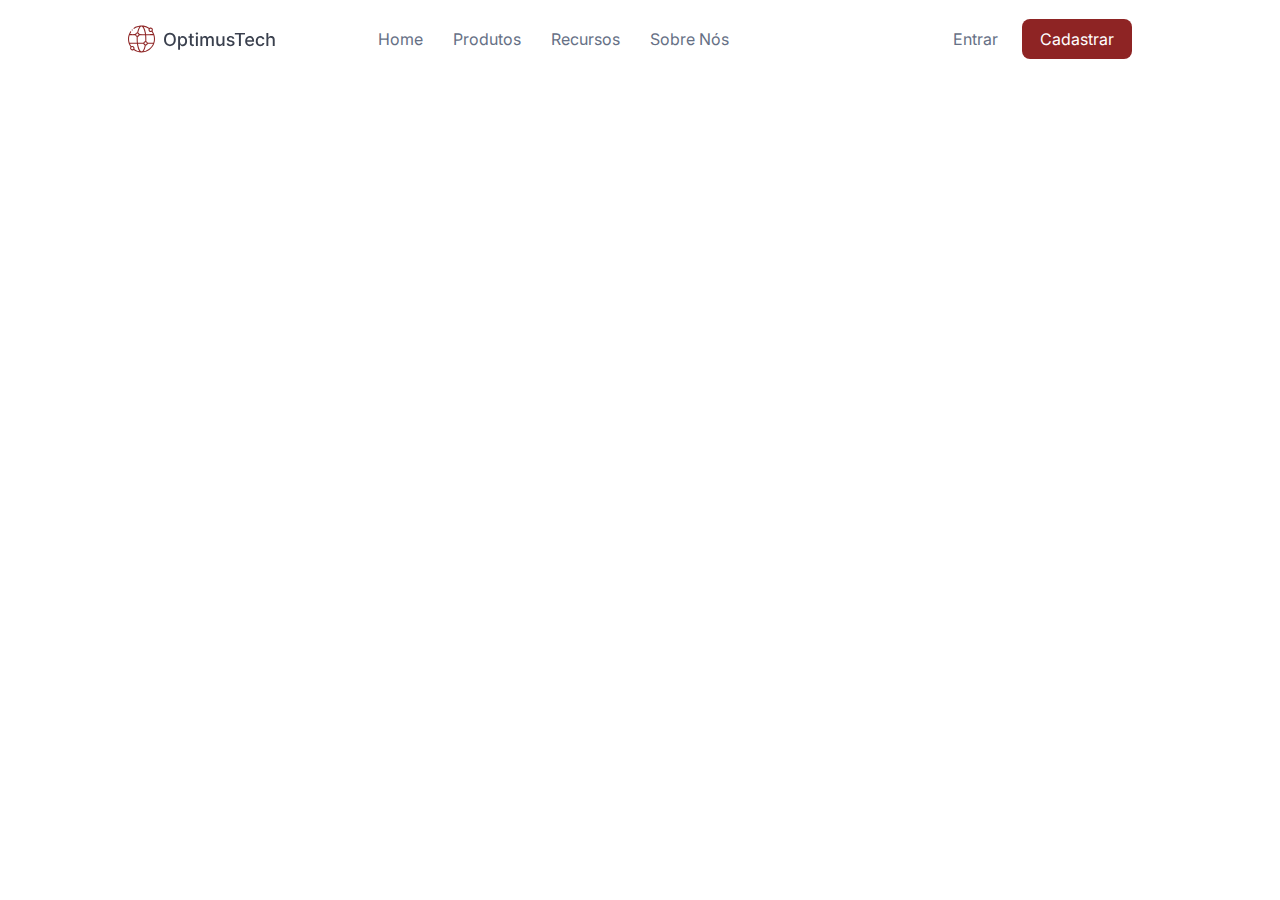
==== optimusTech/index.html @ ee0321fc "Dia 1 do #7DaysOfCode HTML e CSS" ====
<!DOCTYPE html>
<html lang="pt-br">
<head>
    <meta charset="UTF-8">
    <meta http-equiv="X-UA-Compatible" content="IE=edge">
    <meta name="viewport" content="width=device-width, initial-scale=1.0">
    <title>Optimus Tech</title>
    <link rel="shortcut icon" href="../img/favicon.png" type="image/x-icon">
    <link rel="stylesheet" href="../stylesheets/style.css">
</head>
<body class="optimusTech__body">
    
    <header class="cabecalho__principal">
        <navbar class="cabecalho__navegacao">
            <img src="../img/logo.svg" alt="Logo da Optimus Tech" class="cabecalho__logo">
            <ul class="cabecalho__paginas">
                <li class="cabecalho__item"><a href="#" class="cabecalho__link">Home</a></li>
                <li class="cabecalho__item"><a href="#" class="cabecalho__link">Produtos</a></li>
                <li class="cabecalho__item"><a href="#" class="cabecalho__link">Recursos</a></li>
                <li class="cabecalho__item"><a href="#" class="cabecalho__link">Sobre Nós</a></li>
            </ul>
            <div class="cabecalho__botoes">
                <a href="#" class="cabecalho__link">Entrar</a>
                <a href="#" class="cabecalho__botao">Cadastrar</a>
            </div>
        </navbar>
    </header>

    <main>
        <section></section>
        <section></section>
        <section></section>
        <section></section>
        <section></section>
    </main>
    
</body>
</html>
---- stylesheets/style.css ----
@import url('https://fonts.googleapis.com/css2?family=Inter:wght@500;600&display=swap');

@import url('./reset.css');
@import url('./index.css');
@import url('./header.css');

* {
    box-sizing: border-box;
}

:root{
    --cinza: #667085;
    --branco: #FFFFFF;
    --vermelho: #8E2424;
}

p {
    text-align: justify;
}

.optimusTech__body {
    font-family: 'Inter', sans-serif;
}
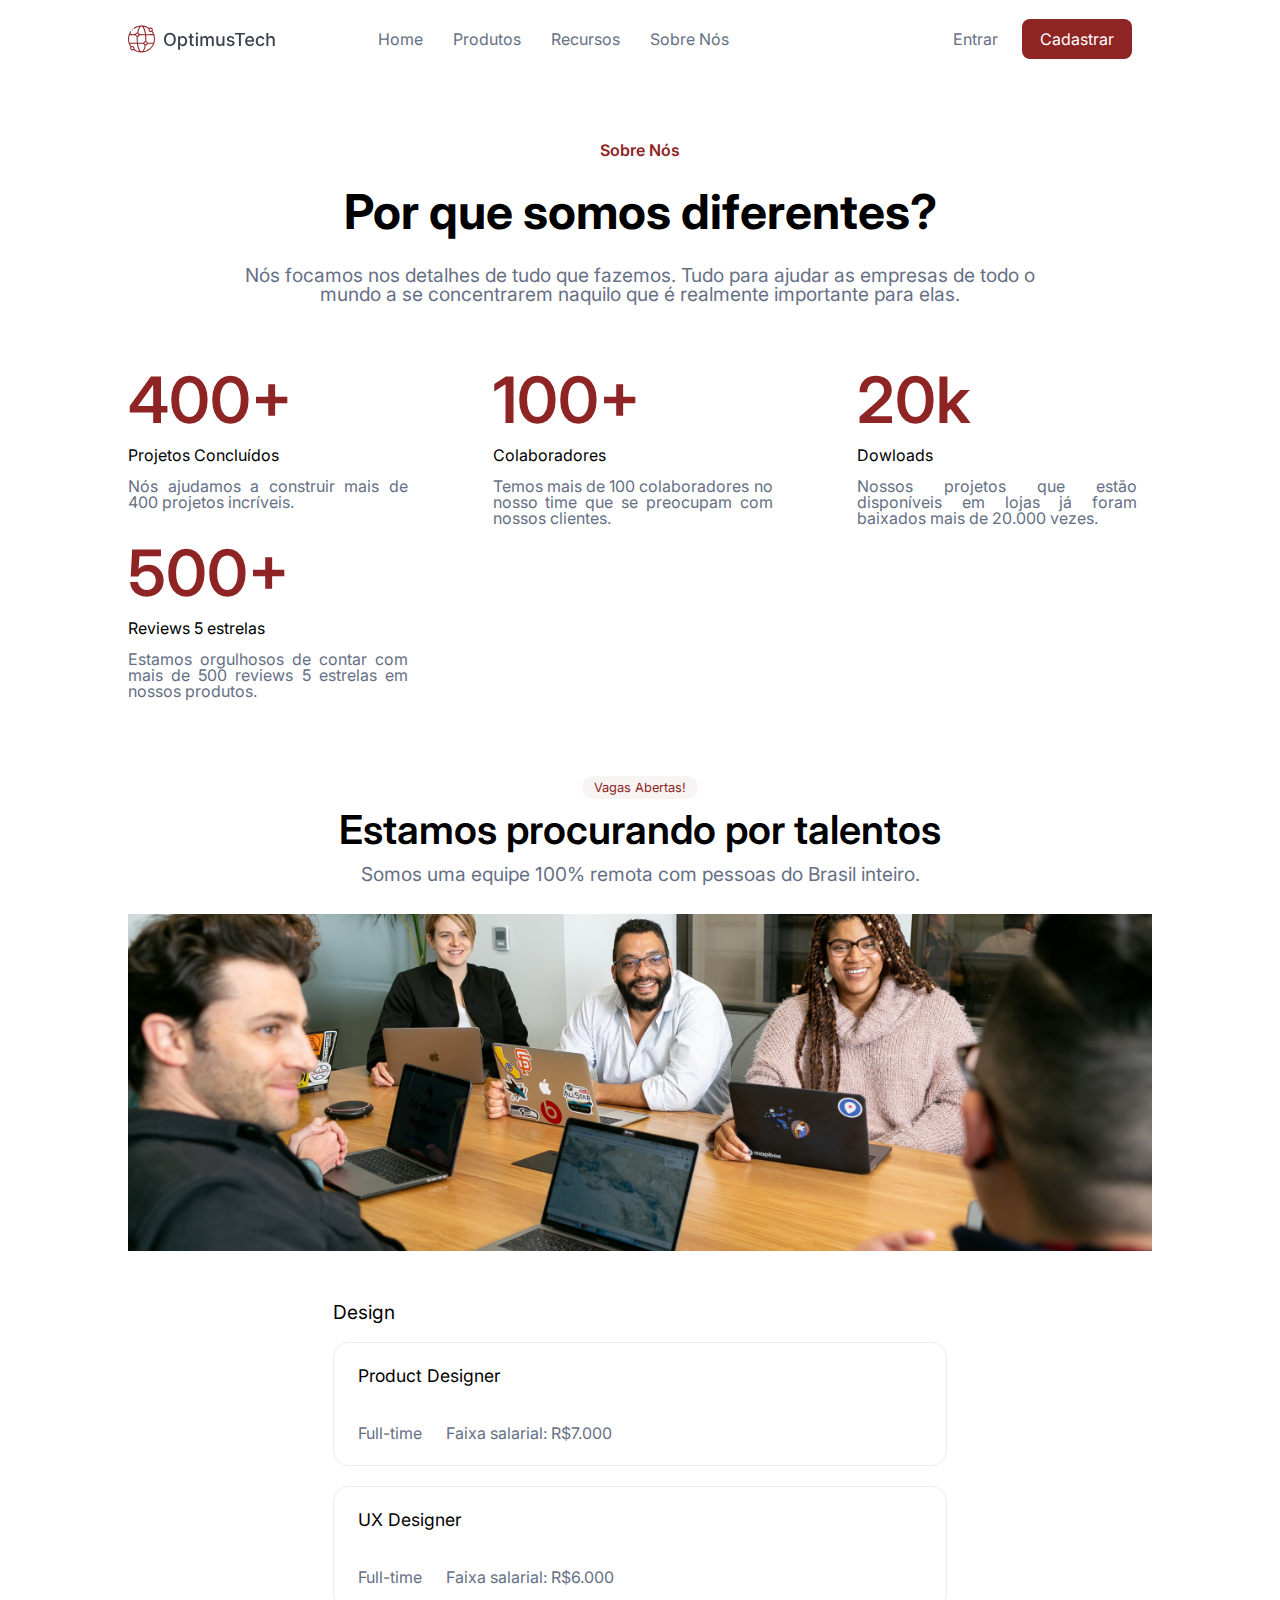
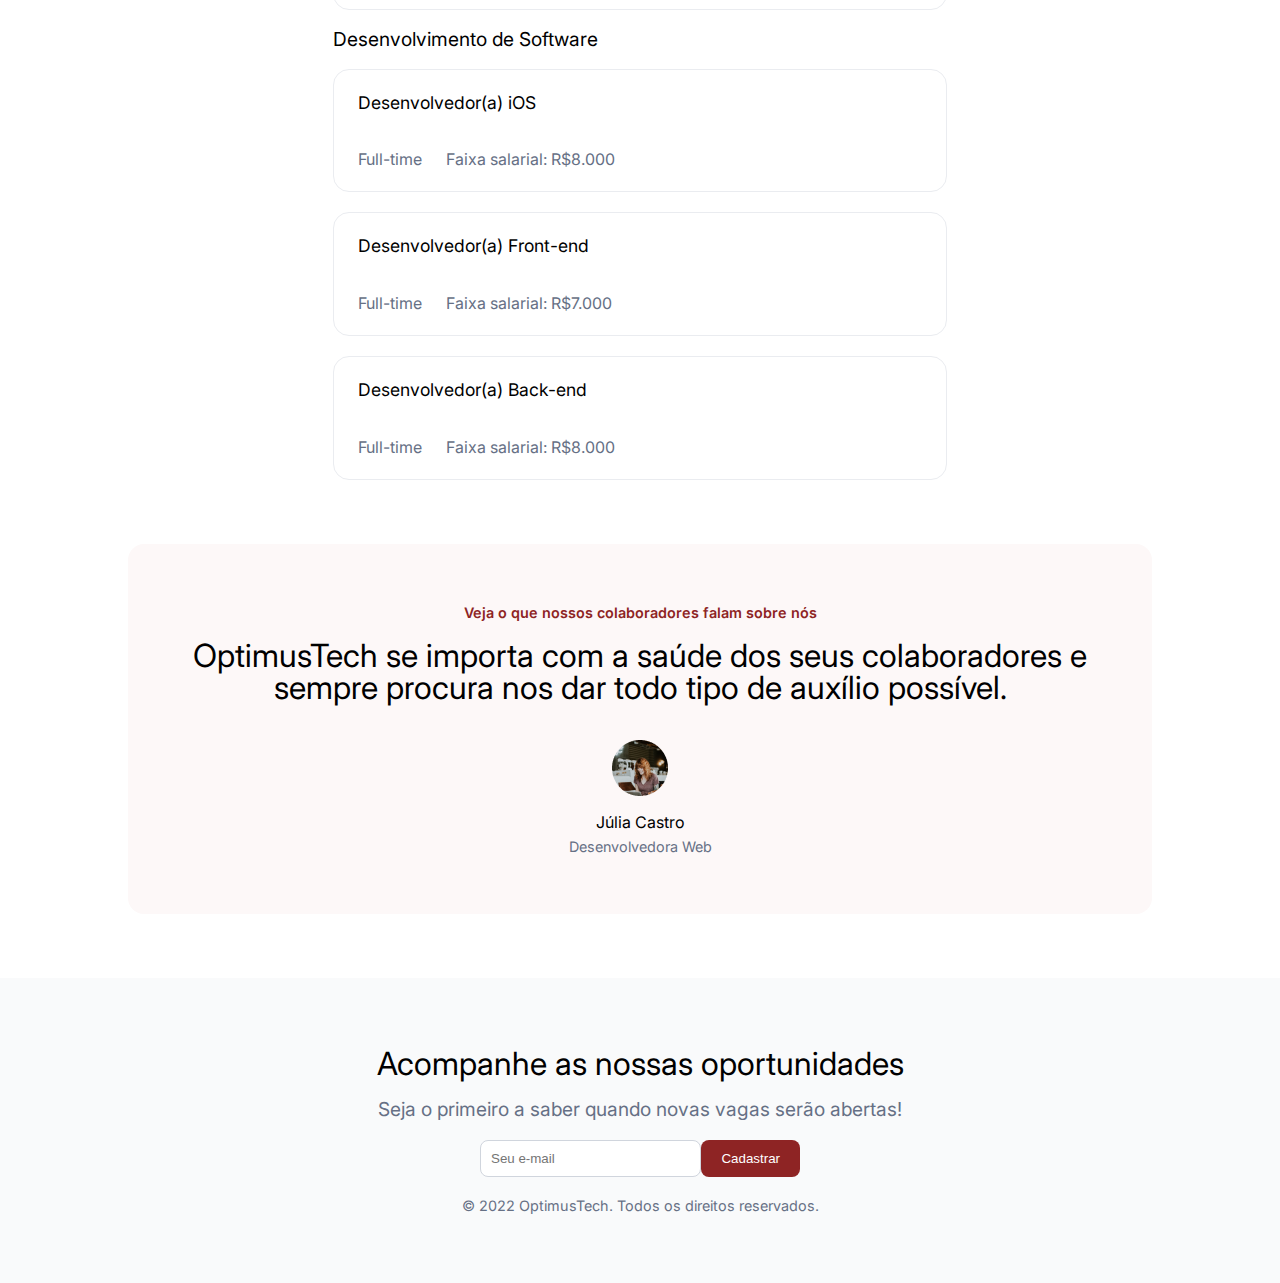
==== commit 687f2721: "Dia 2 Resolvido" ====
--- a/optimusTech/index.html
+++ b/optimusTech/index.html
@@ -1,5 +1,6 @@
 <!DOCTYPE html>
 <html lang="pt-br">
+
 <head>
     <meta charset="UTF-8">
     <meta http-equiv="X-UA-Compatible" content="IE=edge">
@@ -8,11 +9,17 @@
     <link rel="shortcut icon" href="../img/favicon.png" type="image/x-icon">
     <link rel="stylesheet" href="../stylesheets/style.css">
 </head>
+
 <body class="optimusTech__body">
-    
-    <header class="cabecalho__principal">
+
+    <header class="cabecalho__principal" id="navegacao">
         <navbar class="cabecalho__navegacao">
-            <img src="../img/logo.svg" alt="Logo da Optimus Tech" class="cabecalho__logo">
+            <img src="../img/logo.svg" alt="Logo da Optimus Tech" class="cabecalho__logo--desktop">
+            <img src="../img/favicon.png" alt="" class="cabecalho__logo--mobile">
+
+            <input id="cabecalho__menu" type="checkbox">
+            <label for="cabecalho__menu" class="cabecalho__label">Menu</label>
+
             <ul class="cabecalho__paginas">
                 <li class="cabecalho__item"><a href="#" class="cabecalho__link">Home</a></li>
                 <li class="cabecalho__item"><a href="#" class="cabecalho__link">Produtos</a></li>
@@ -27,12 +34,109 @@
     </header>
 
     <main>
-        <section></section>
-        <section></section>
-        <section></section>
-        <section></section>
-        <section></section>
+        <section class="cabecalho_sobre centralizado" id="cabecalho">
+            <span class="texto__explicativo">Sobre Nós</span>
+            <h1 class="titulo__principal">Por que somos diferentes?</h1>
+            <p class="texto__descricao centralizado">Nós focamos nos detalhes de tudo que fazemos. Tudo para ajudar as
+                empresas de
+                todo o mundo a se concentrarem naquilo que é realmente importante para elas.</p>
+        </section>
+
+        <section class="metricas__container" id="metricas">
+            <ul class="metricas__lista">
+                <li class="metricas__item">
+                    <span class="metricas__valor">400+</span>
+                    <h2 class="metricas__titulo">Projetos Concluídos</h2>
+                    <p class="metricas__descricao">Nós ajudamos a construir mais de 400 projetos incríveis.</p>
+                </li>
+                <li class="metricas__item">
+                    <span class="metricas__valor">100+</span>
+                    <h2 class="metricas__titulo">Colaboradores</h2>
+                    <p class="metricas__descricao">Temos mais de 100 colaboradores no nosso time que se preocupam com
+                        nossos clientes.</p>
+                </li>
+                <li class="metricas__item">
+                    <span class="metricas__valor">20k</span>
+                    <h2 class="metricas__titulo">Dowloads</h2>
+                    <p class="metricas__descricao">Nossos projetos que estão disponíveis em lojas já foram baixados mais
+                        de 20.000 vezes.</p>
+                </li>
+                <li class="metricas__item">
+                    <span class="metricas__valor">500+</span>
+                    <h2 class="metricas__titulo">Reviews 5 estrelas</h2>
+                    <p class="metricas__descricao">Estamos orgulhosos de contar com mais de 500 reviews 5 estrelas em
+                        nossos produtos.</p>
+                </li>
+            </ul>
+        </section>
+
+        <section class="headhunting__container" id="headhunting">
+
+            <div class="headhunting__promo centralizado">
+                <a href="" class="headhunting__link">Vagas Abertas!</a>
+                <h2 class="headhunting__titulo">Estamos procurando por talentos</h2>
+                <p class="headhunting__desc centralizado">Somos uma equipe 100% remota com pessoas do Brasil inteiro.
+                </p>
+                <img src="../img/reuniao.png" alt="Reunião de Trabalho na Optimus Tech" class="headhunting__img">
+            </div>
+
+            <div class="headhunting__vagas">
+                <div class="headhunting__areas">
+                    <h2 class="area__titulo">Design</h2>
+                    <div class="vaga__card">
+                        <h3 class="vaga__titulo">Product Designer</h3>
+                        <p class="vaga__tipo">Full-time</p>
+                        <p class="vaga__salario">Faixa salarial: R$7.000</p>
+
+                    </div>
+                    <div class="vaga__card">
+                        <h3 class="vaga__titulo">UX Designer</h3>
+                        <p class="vaga__tipo">Full-time</p>
+                        <p class="vaga__salario">Faixa salarial: R$6.000</p>
+
+                    </div>
+                </div>
+                <div class="headhunting__areas">
+                    <h2 class="area__titulo">Desenvolvimento de Software</h2>
+                    <div class="vaga__card">
+                        <h3 class="vaga__titulo">Desenvolvedor(a) iOS</h3>
+                        <p class="vaga__tipo">Full-time</p>
+                        <p class="vaga__salario">Faixa salarial: R$8.000</p>
+                    </div>
+                    <div class="vaga__card">
+                        <h3 class="vaga__titulo">Desenvolvedor(a) Front-end</h3>
+                        <p class="vaga__tipo">Full-time</p>
+                        <p class="vaga__salario">Faixa salarial: R$7.000</p>
+                    </div>
+                    <div class="vaga__card">
+                        <h3 class="vaga__titulo">Desenvolvedor(a) Back-end</h3>
+                        <p class="vaga__tipo">Full-time</p>
+                        <p class="vaga__salario">Faixa salarial: R$8.000</p>
+                    </div>
+                </div>
+            </div>
+
+        </section>
+
+        <section class="depoimentos__container centralizado" id="depoimentos">
+            <span class="depoimentos__explicativo">Veja o que nossos colaboradores falam sobre nós</span>
+            <h2 class="depoimentos__titulo">OptimusTech se importa com a saúde dos seus colaboradores e sempre procura nos dar todo tipo de auxílio possível.</h2>
+            <img src="../img/avatar.png" alt="Avatar de Júlia Castro" class="depoimentos__avatar">
+            <h3 class="depoimento__autor">Júlia Castro</h3>
+            <p class="depoimento__cargo centralizado">Desenvolvedora Web</p>
+        </section>
+        
+        <section class="formulario__container centralizado" id="formulario">
+            <h2 class="formulario__titulo">Acompanhe as nossas oportunidades</h2>
+            <p class="formulario__desc centralizado">Seja o primeiro a saber quando novas vagas serão abertas!</p>
+            <form class="formulario__corpo">
+                <input type="email" name="email" id="email" placeholder="Seu e-mail" class="formulario__input">
+                <button type="submit" class="formulario__botao">Cadastrar</button>
+            </form>
+            <span class="copyright">© 2022 OptimusTech. Todos os direitos reservados.</span>
+        </section>
     </main>
-    
+
 </body>
+
 </html>--- a/stylesheets/style.css
+++ b/stylesheets/style.css
@@ -3,6 +3,11 @@
 @import url('./reset.css');
 @import url('./index.css');
 @import url('./header.css');
+@import url('./sobre.css');
+@import url('./metricas.css');
+@import url('./headhunting.css');
+@import url('./depoimentos.css');
+@import url('./formulario.css');
 
 * {
     box-sizing: border-box;
@@ -20,4 +25,13 @@
 
 .optimusTech__body {
     font-family: 'Inter', sans-serif;
+}
+
+section {
+    width: 80%;
+    margin: 5% auto;
+}
+
+.centralizado {
+    text-align: center;
 }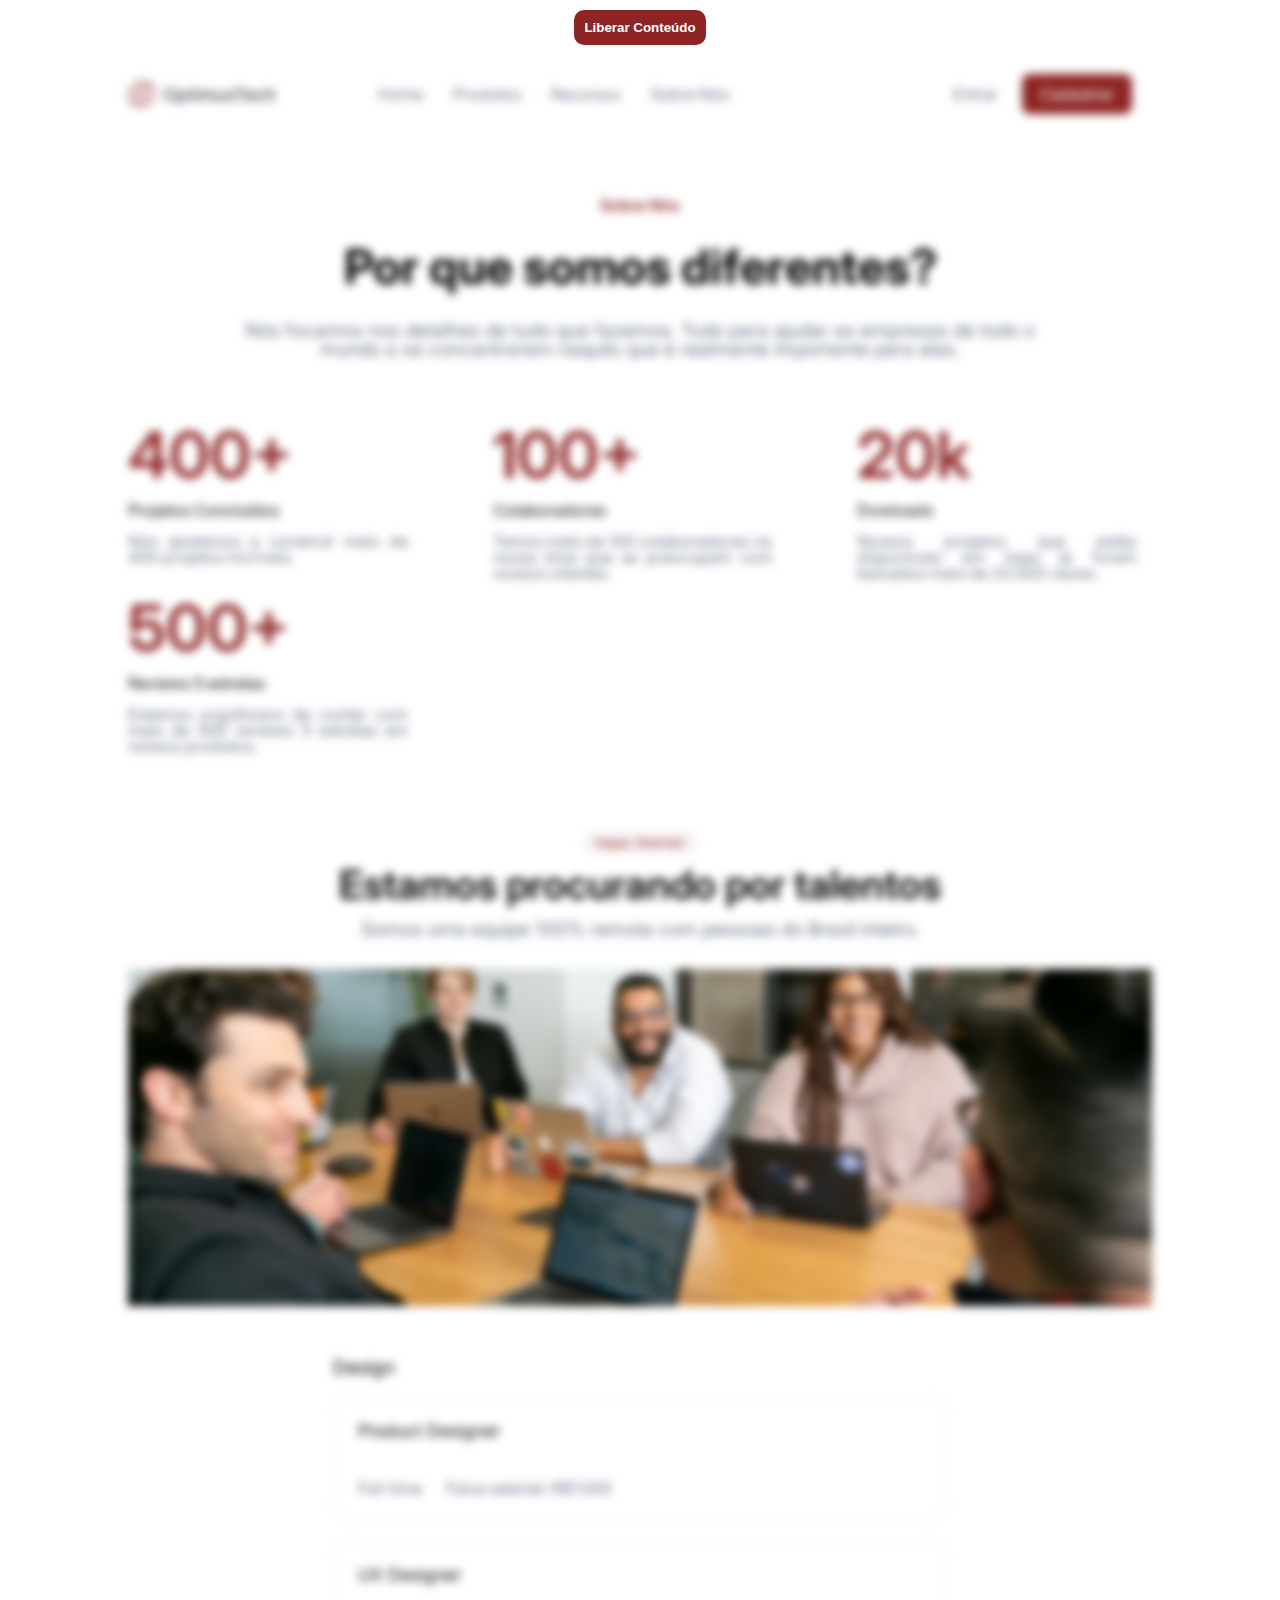
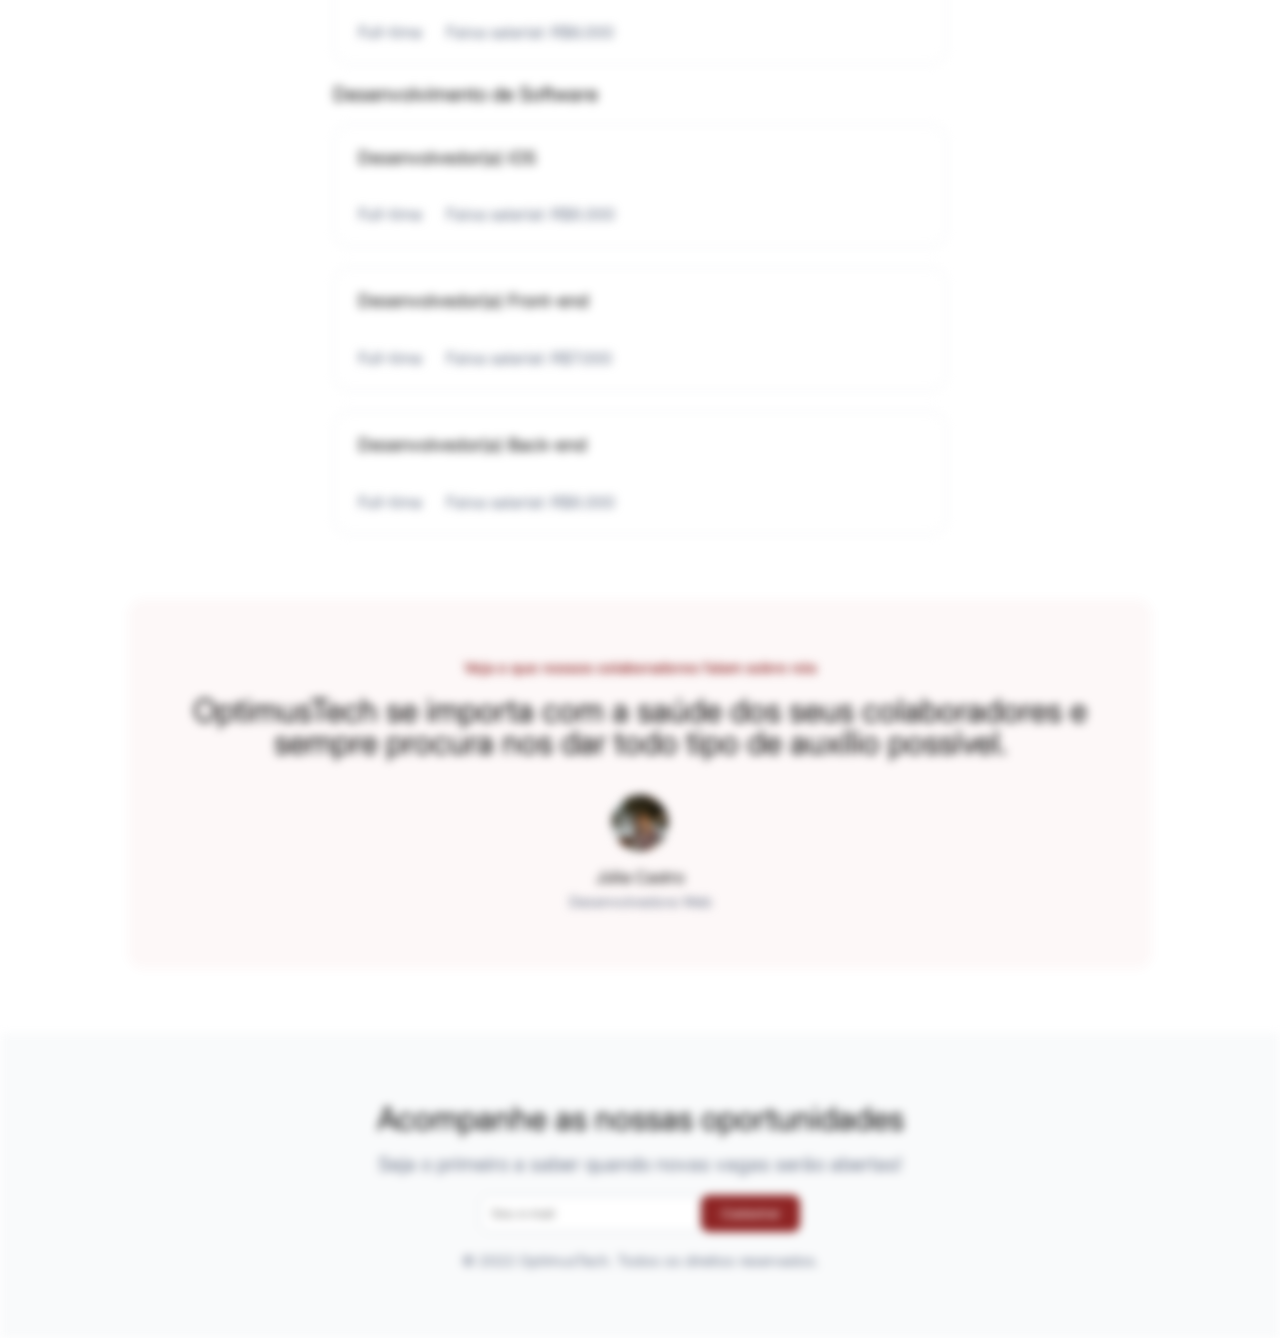
==== commit bb688933: "adicionando resolução do dia 3" ====
--- a/optimusTech/index.html
+++ b/optimusTech/index.html
@@ -10,7 +10,15 @@
     <link rel="stylesheet" href="../stylesheets/style.css">
 </head>
 
-<body class="optimusTech__body">
+<body class="optimusTech__body" id="optimusTech">
+    <script>
+        function liberaConteudo () {
+            document.getElementById('liberar__conteudo').click();
+            document.getElementsByClassName('liberar__conteudo')[0].style.display = 'none';
+        }
+    </script>
+    <input type="checkbox" id="liberar__conteudo" hidden>
+    <button class="liberar__conteudo" onclick="liberaConteudo()">Liberar Conteúdo</button>
 
     <header class="cabecalho__principal" id="navegacao">
         <navbar class="cabecalho__navegacao">
--- a/stylesheets/style.css
+++ b/stylesheets/style.css
@@ -17,6 +17,9 @@
     --cinza: #667085;
     --branco: #FFFFFF;
     --vermelho: #8E2424;
+    --background-formulario: #F9FAFB;
+    --cor-borda-formulario: #D0D5DD;
+    font-size: 16px;
 }
 
 p {
@@ -25,6 +28,7 @@
 
 .optimusTech__body {
     font-family: 'Inter', sans-serif;
+    background-color: var(--branco);
 }
 
 section {
@@ -34,4 +38,31 @@
 
 .centralizado {
     text-align: center;
+}
+
+@media screen and (max-width: 1020px) {
+    :root {
+        font-size: 10px;
+    }
+}
+
+#liberar__conteudo:not(:checked) ~ main > section:not(:target),
+#liberar__conteudo:not(:checked) ~ header:not(:target) {
+    filter: blur(5px);
+}
+
+.liberar__conteudo {
+    display: block;
+    width: fit-content;
+    position: sticky;
+    top: 0;
+    margin: 10px auto;
+    padding: 10px;
+    border: none;
+    border-radius: 10px;
+    color: var(--branco);
+    background-color: var(--vermelho);
+    z-index: 1;
+    text-decoration: none;
+    font-weight: bold;
 }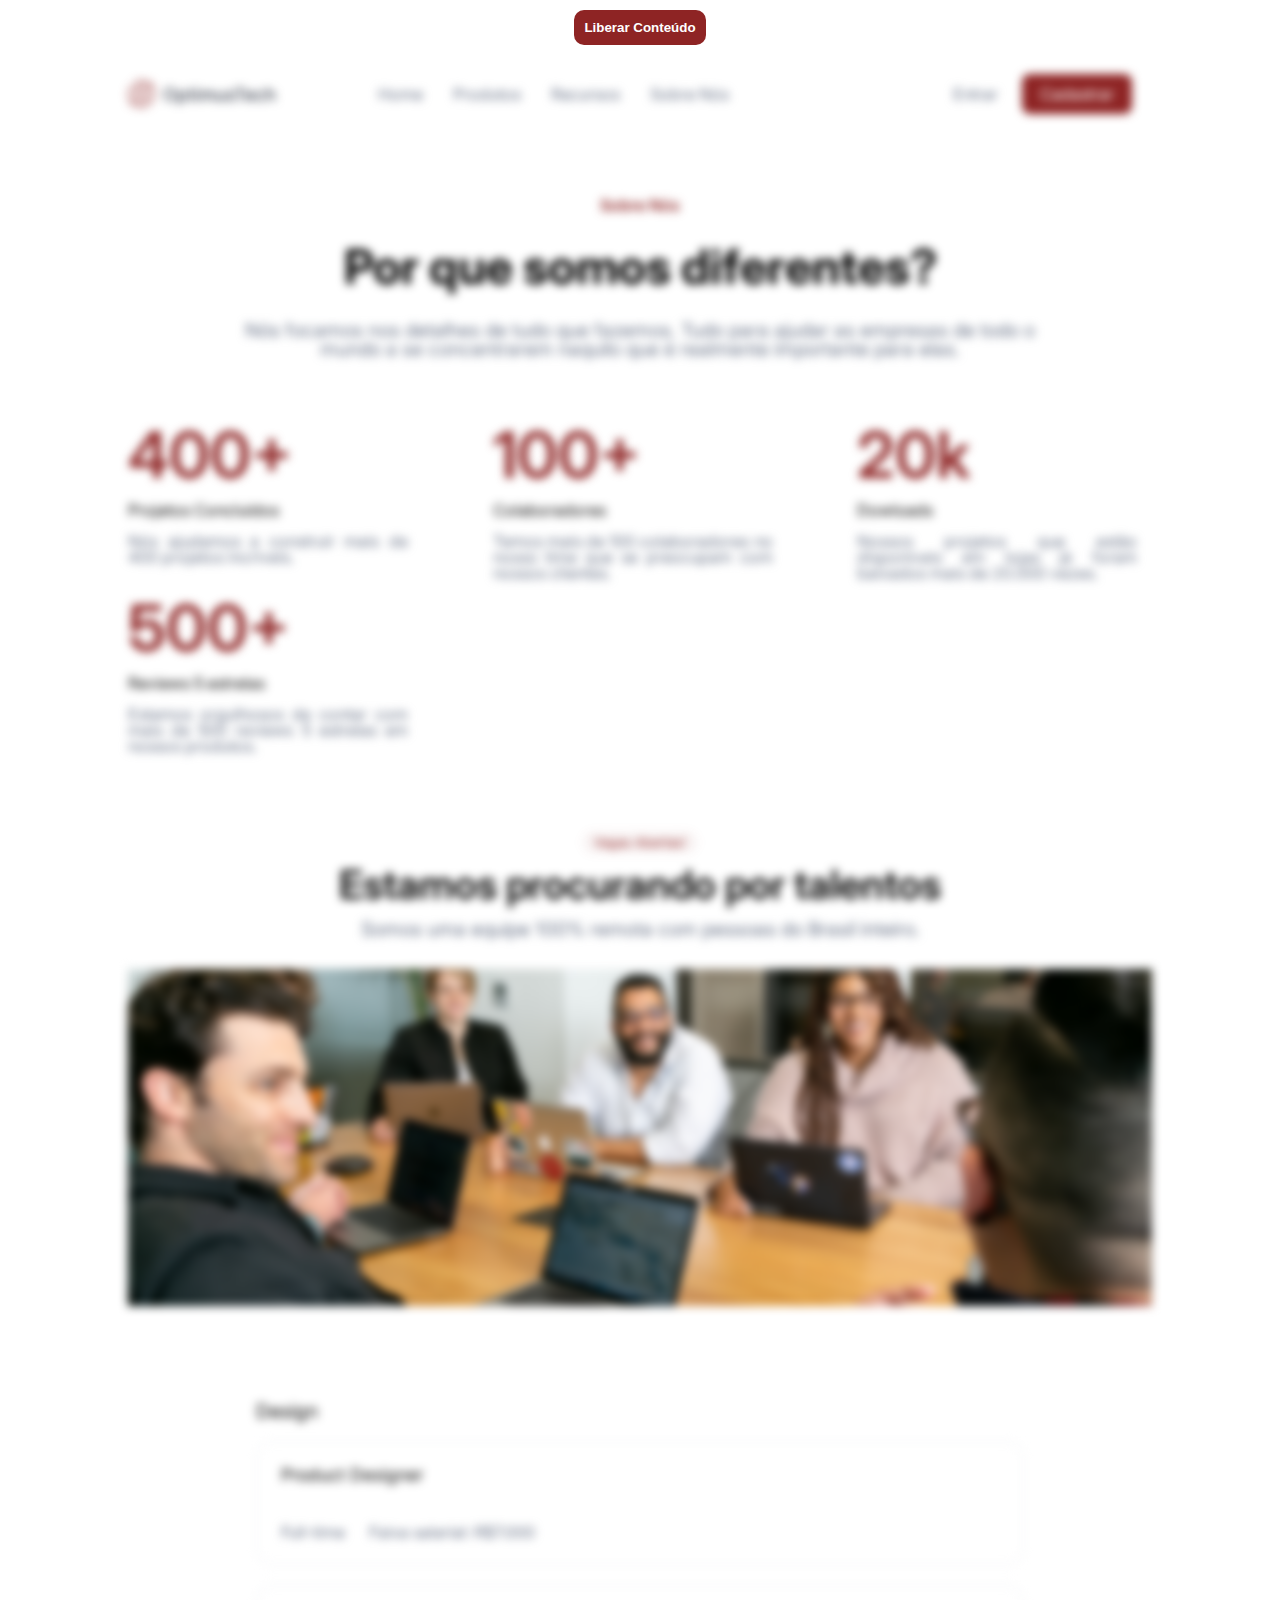
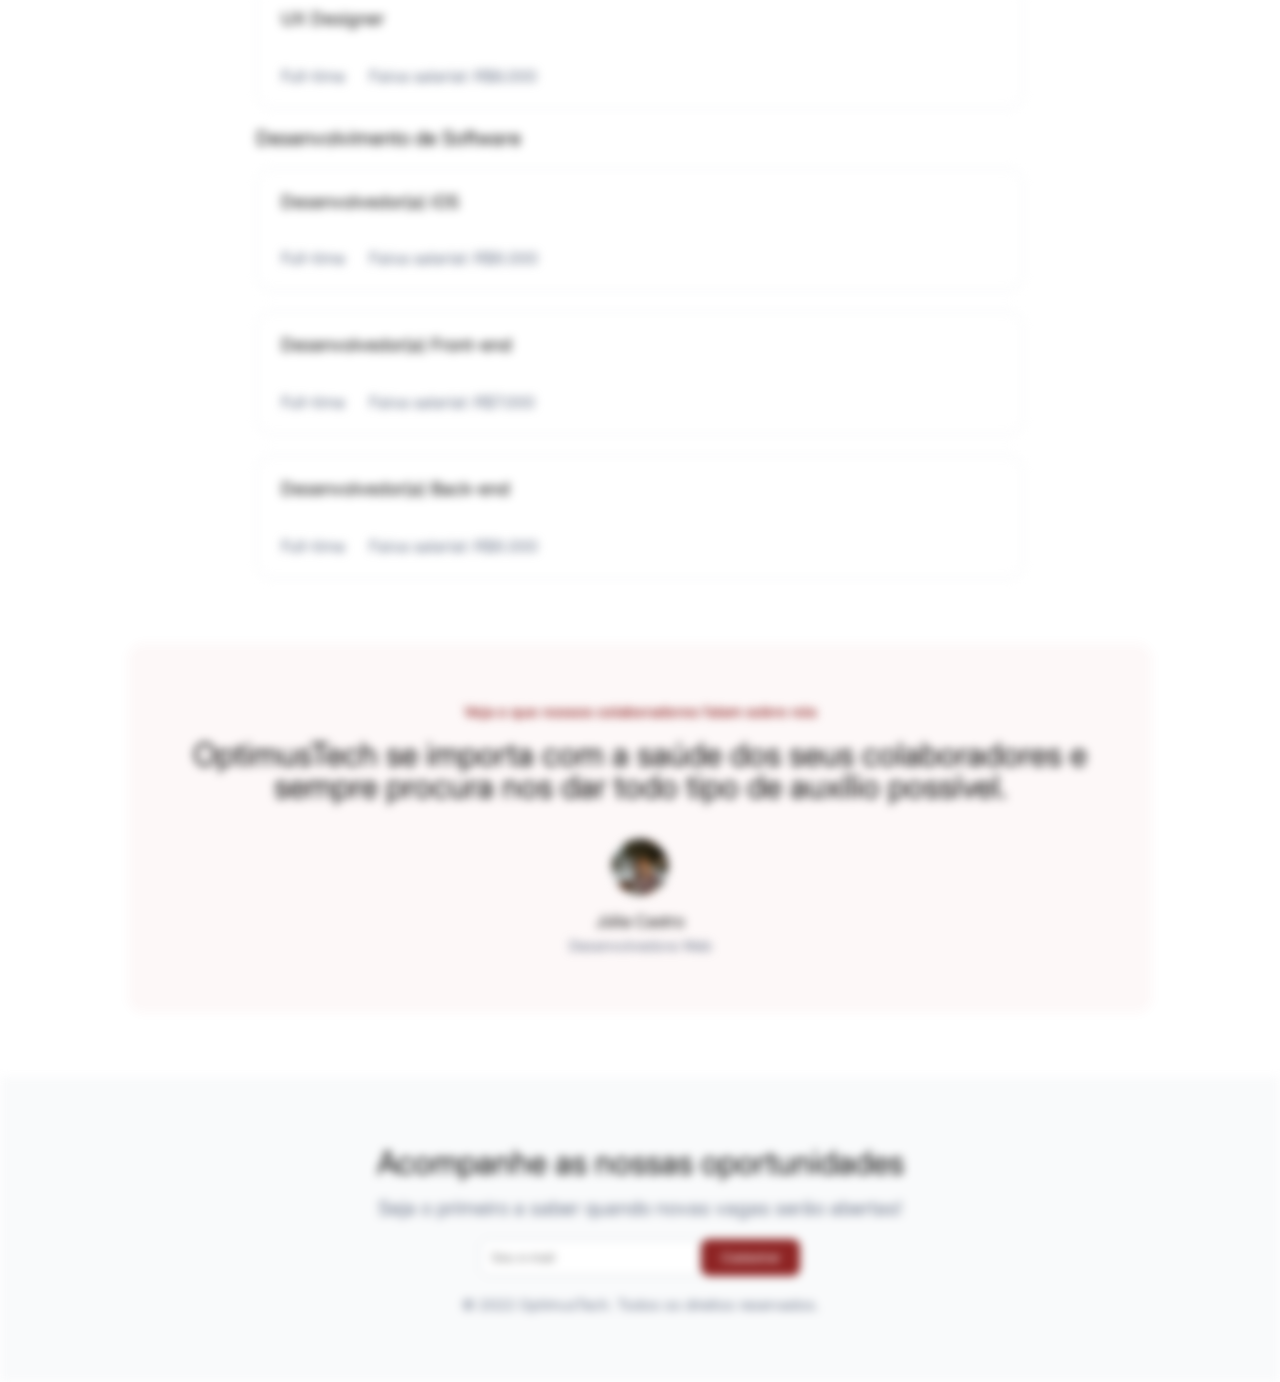
==== commit af35c560: "resolvendo desafio do dia 4 do #7DaysOfCode HTML e CSS" ====
--- a/optimusTech/index.html
+++ b/optimusTech/index.html
@@ -12,7 +12,7 @@
 
 <body class="optimusTech__body" id="optimusTech">
     <script>
-        function liberaConteudo () {
+        function liberaConteudo() {
             document.getElementById('liberar__conteudo').click();
             document.getElementsByClassName('liberar__conteudo')[0].style.display = 'none';
         }
@@ -78,62 +78,59 @@
             </ul>
         </section>
 
-        <section class="headhunting__container" id="headhunting">
+        <section class="headhunting__promo centralizado" id="headhunting-promo">
+            <a href="" class="headhunting__link">Vagas Abertas!</a>
+            <h2 class="headhunting__titulo">Estamos procurando por talentos</h2>
+            <p class="headhunting__desc centralizado">Somos uma equipe 100% remota com pessoas do Brasil inteiro.
+            </p>
+            <img src="../img/reuniao.png" alt="Reunião de Trabalho na Optimus Tech" class="headhunting__img">
+        </section>
 
-            <div class="headhunting__promo centralizado">
-                <a href="" class="headhunting__link">Vagas Abertas!</a>
-                <h2 class="headhunting__titulo">Estamos procurando por talentos</h2>
-                <p class="headhunting__desc centralizado">Somos uma equipe 100% remota com pessoas do Brasil inteiro.
-                </p>
-                <img src="../img/reuniao.png" alt="Reunião de Trabalho na Optimus Tech" class="headhunting__img">
-            </div>
+        <section class="headhunting__vagas" id="headhunting-vagas">
+            <div class="headhunting__areas">
+                <h2 class="area__titulo">Design</h2>
+                <div class="vaga__card">
+                    <h3 class="vaga__titulo">Product Designer</h3>
+                    <p class="vaga__tipo">Full-time</p>
+                    <p class="vaga__salario">Faixa salarial: R$7.000</p>
 
-            <div class="headhunting__vagas">
-                <div class="headhunting__areas">
-                    <h2 class="area__titulo">Design</h2>
-                    <div class="vaga__card">
-                        <h3 class="vaga__titulo">Product Designer</h3>
-                        <p class="vaga__tipo">Full-time</p>
-                        <p class="vaga__salario">Faixa salarial: R$7.000</p>
+                </div>
+                <div class="vaga__card">
+                    <h3 class="vaga__titulo">UX Designer</h3>
+                    <p class="vaga__tipo">Full-time</p>
+                    <p class="vaga__salario">Faixa salarial: R$6.000</p>
 
-                    </div>
-                    <div class="vaga__card">
-                        <h3 class="vaga__titulo">UX Designer</h3>
-                        <p class="vaga__tipo">Full-time</p>
-                        <p class="vaga__salario">Faixa salarial: R$6.000</p>
-
-                    </div>
-                </div>
-                <div class="headhunting__areas">
-                    <h2 class="area__titulo">Desenvolvimento de Software</h2>
-                    <div class="vaga__card">
-                        <h3 class="vaga__titulo">Desenvolvedor(a) iOS</h3>
-                        <p class="vaga__tipo">Full-time</p>
-                        <p class="vaga__salario">Faixa salarial: R$8.000</p>
-                    </div>
-                    <div class="vaga__card">
-                        <h3 class="vaga__titulo">Desenvolvedor(a) Front-end</h3>
-                        <p class="vaga__tipo">Full-time</p>
-                        <p class="vaga__salario">Faixa salarial: R$7.000</p>
-                    </div>
-                    <div class="vaga__card">
-                        <h3 class="vaga__titulo">Desenvolvedor(a) Back-end</h3>
-                        <p class="vaga__tipo">Full-time</p>
-                        <p class="vaga__salario">Faixa salarial: R$8.000</p>
-                    </div>
                 </div>
             </div>
-
+            <div class="headhunting__areas">
+                <h2 class="area__titulo">Desenvolvimento de Software</h2>
+                <div class="vaga__card">
+                    <h3 class="vaga__titulo">Desenvolvedor(a) iOS</h3>
+                    <p class="vaga__tipo">Full-time</p>
+                    <p class="vaga__salario">Faixa salarial: R$8.000</p>
+                </div>
+                <div class="vaga__card">
+                    <h3 class="vaga__titulo">Desenvolvedor(a) Front-end</h3>
+                    <p class="vaga__tipo">Full-time</p>
+                    <p class="vaga__salario">Faixa salarial: R$7.000</p>
+                </div>
+                <div class="vaga__card">
+                    <h3 class="vaga__titulo">Desenvolvedor(a) Back-end</h3>
+                    <p class="vaga__tipo">Full-time</p>
+                    <p class="vaga__salario">Faixa salarial: R$8.000</p>
+                </div>
+            </div>
         </section>
 
         <section class="depoimentos__container centralizado" id="depoimentos">
             <span class="depoimentos__explicativo">Veja o que nossos colaboradores falam sobre nós</span>
-            <h2 class="depoimentos__titulo">OptimusTech se importa com a saúde dos seus colaboradores e sempre procura nos dar todo tipo de auxílio possível.</h2>
+            <h2 class="depoimentos__titulo">OptimusTech se importa com a saúde dos seus colaboradores e sempre procura
+                nos dar todo tipo de auxílio possível.</h2>
             <img src="../img/avatar.png" alt="Avatar de Júlia Castro" class="depoimentos__avatar">
             <h3 class="depoimento__autor">Júlia Castro</h3>
             <p class="depoimento__cargo centralizado">Desenvolvedora Web</p>
         </section>
-        
+
         <section class="formulario__container centralizado" id="formulario">
             <h2 class="formulario__titulo">Acompanhe as nossas oportunidades</h2>
             <p class="formulario__desc centralizado">Seja o primeiro a saber quando novas vagas serão abertas!</p>
--- a/stylesheets/style.css
+++ b/stylesheets/style.css
@@ -65,4 +65,5 @@
     z-index: 1;
     text-decoration: none;
     font-weight: bold;
+    cursor: pointer;
 }